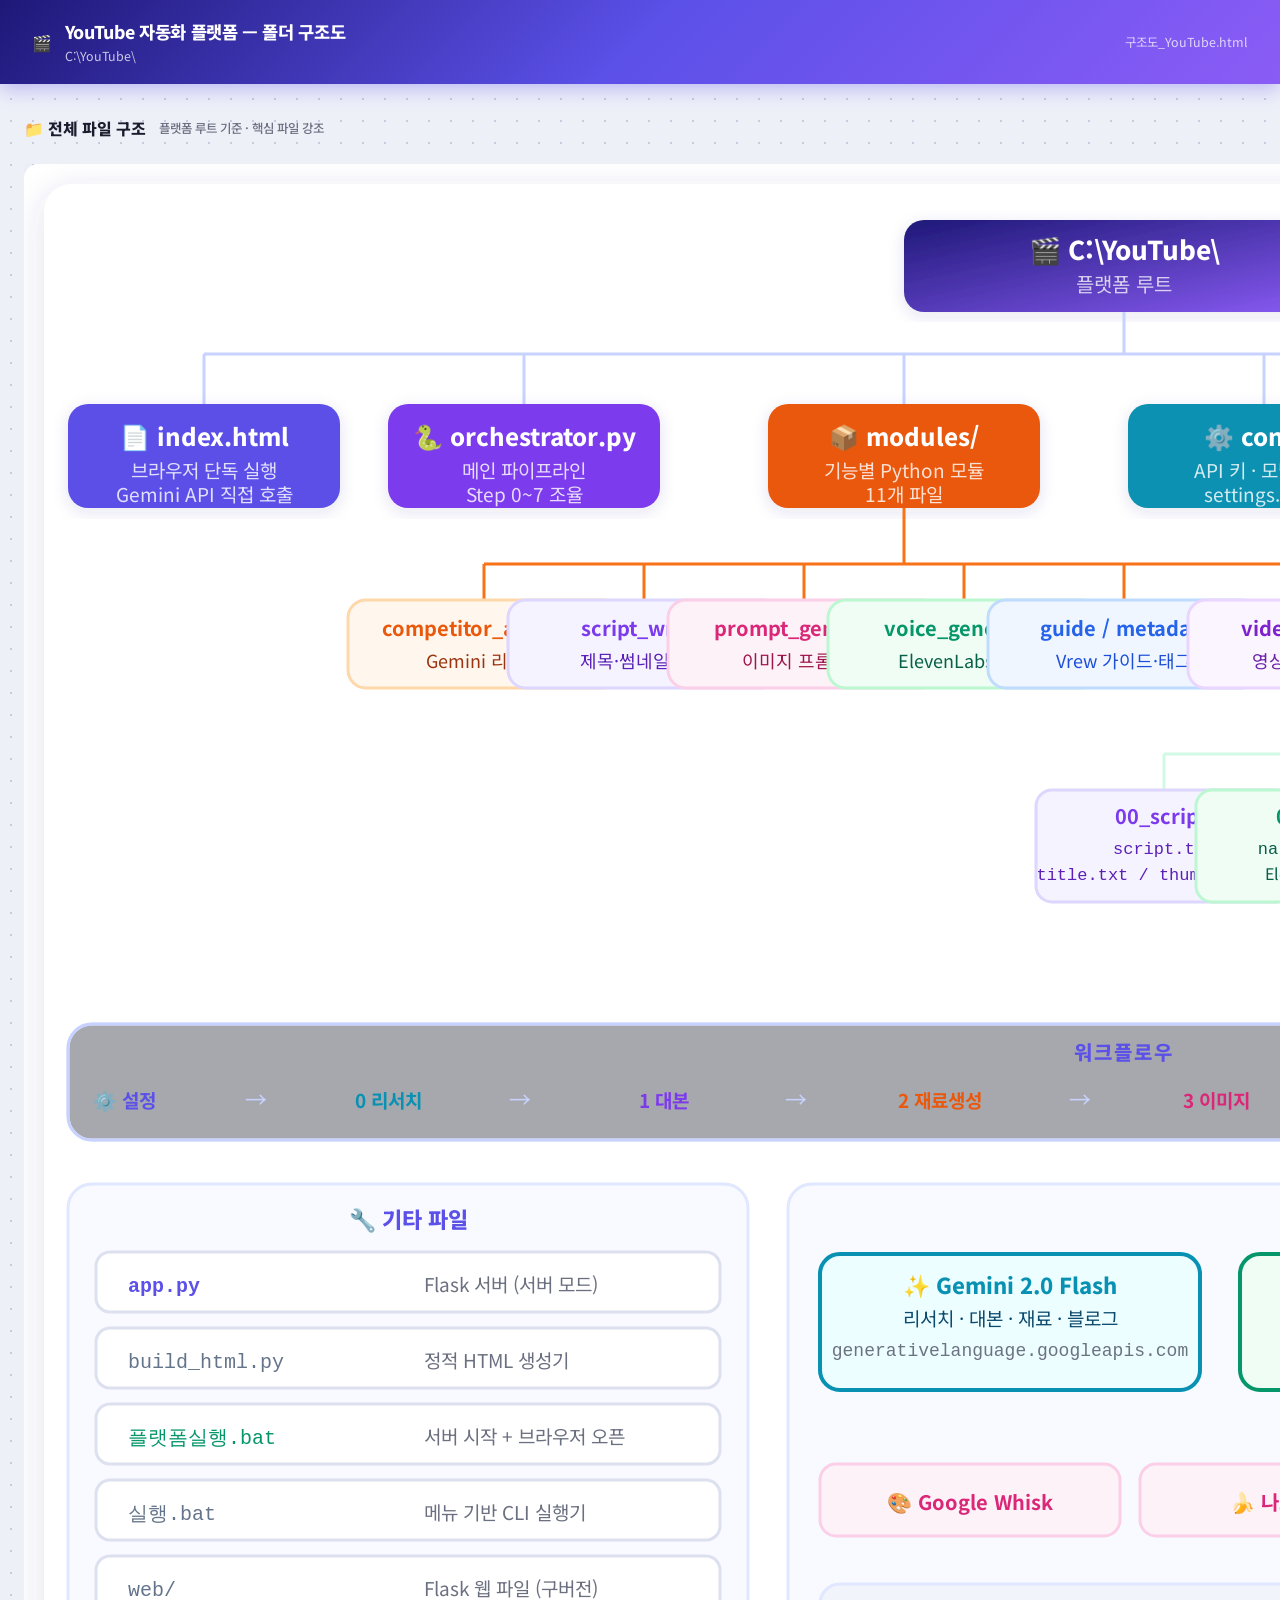
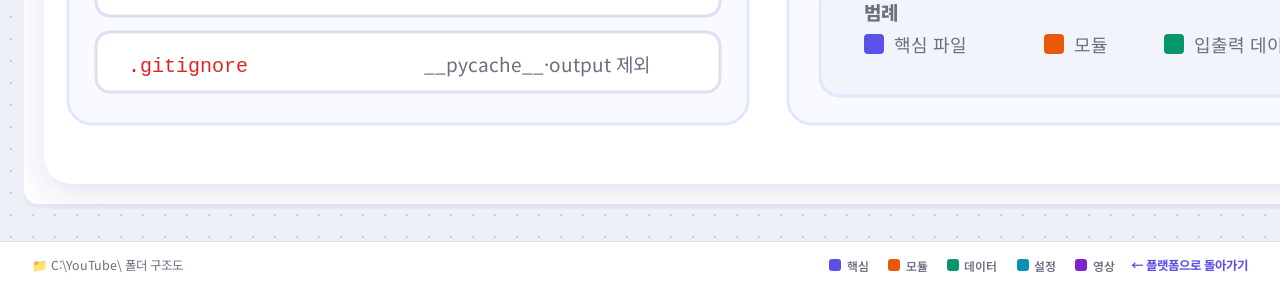
==== 구조도_YouTube.html @ 8cb577dd "Scale folder diagram SVG to 2x size (2200x1640px) Co-Authored-By: Claude Sonnet 4.6 <noreply@anthrop" ====
<!DOCTYPE html>
<html lang="ko">
<head>
<meta charset="UTF-8">
<meta name="viewport" content="width=device-width, initial-scale=1.0">
<title>폴더 구조도 — YouTube 자동화 플랫폼</title>
<style>
@import url('https://fonts.googleapis.com/css2?family=Noto+Sans+KR:wght@400;600;700;800&display=swap');
*,*::before,*::after{box-sizing:border-box;margin:0;padding:0}
body{font-family:'Noto Sans KR',system-ui,sans-serif;background:#eef0f8;
  background-image:radial-gradient(circle,#c8cadf 1px,transparent 1px);background-size:22px 22px;
  min-height:100vh;display:flex;flex-direction:column}
header{background:linear-gradient(135deg,#1e1878,#5b50e8,#8b5cf6);color:#fff;padding:1.2rem 2rem;
  box-shadow:0 4px 20px rgba(91,80,232,.38);display:flex;align-items:center;gap:.8rem}
header h1{font-size:1.1rem;font-weight:800;letter-spacing:-.02em}
header p{font-size:.78rem;opacity:.75;margin-left:auto}
.wrap{max-width:none;margin:0 auto;padding:2rem 1.5rem;flex:1;display:flex;flex-direction:column;gap:1.5rem;overflow-x:auto}
.svg-scroll{overflow-x:auto;width:100%}
.title-row{display:flex;align-items:center;gap:.8rem}
.title-row h2{font-size:1rem;font-weight:800;color:#1a1d2e}
.title-row p{font-size:.78rem;color:#6b7080;font-weight:500}
svg{width:2200px;height:1640px;border-radius:14px;background:#fff;box-shadow:0 2px 8px rgba(60,60,140,.08);overflow:visible}
footer{background:#fff;border-top:1.5px solid #dde0ef;padding:.9rem 2rem;display:flex;align-items:center;gap:1rem;font-size:.78rem;color:#6b7080}
footer a{color:#5b50e8;text-decoration:none;font-weight:700}
footer a:hover{text-decoration:underline}
.legend{display:flex;gap:1.2rem;flex-wrap:wrap;margin-left:auto;align-items:center}
.leg{display:flex;align-items:center;gap:.35rem;font-size:.74rem;font-weight:600}
.leg-dot{width:12px;height:12px;border-radius:3px}
</style>
</head>
<body>

<header>
  <div>🎬</div>
  <div>
    <h1>YouTube 자동화 플랫폼 — 폴더 구조도</h1>
    <p style="margin-left:0;margin-top:.15rem">C:\YouTube\</p>
  </div>
  <p>구조도_YouTube.html</p>
</header>

<div class="wrap">
  <div class="title-row">
    <h2>📁 전체 파일 구조</h2>
    <p>플랫폼 루트 기준 · 핵심 파일 강조</p>
  </div>

<div class="svg-scroll">
<svg viewBox="0 0 1100 820" xmlns="http://www.w3.org/2000/svg">
<defs>
  <filter id="sh"><feDropShadow dx="0" dy="2" stdDeviation="4" flood-color="rgba(60,60,140,.12)"/></filter>
  <filter id="sh2"><feDropShadow dx="0" dy="4" stdDeviation="8" flood-color="rgba(60,60,140,.16)"/></filter>
</defs>

<!-- 배경 패널 -->
<rect x="10" y="10" width="1080" height="800" rx="14" fill="#fff" filter="url(#sh2)"/>

<!-- ══ 루트 노드 ══ -->
<rect x="440" y="28" width="220" height="46" rx="10" fill="url(#grad-root)" filter="url(#sh)"/>
<defs>
  <linearGradient id="grad-root" x1="0%" y1="0%" x2="100%" y2="100%">
    <stop offset="0%" stop-color="#1e1878"/>
    <stop offset="100%" stop-color="#8b5cf6"/>
  </linearGradient>
</defs>
<text x="550" y="48" text-anchor="middle" font-family="Noto Sans KR,sans-serif" font-size="13" font-weight="800" fill="#fff">🎬 C:\YouTube\</text>
<text x="550" y="64" text-anchor="middle" font-family="Noto Sans KR,sans-serif" font-size="10" fill="rgba(255,255,255,.75)">플랫폼 루트</text>

<!-- ══ 1단계 연결선 ══ -->
<!-- 루트 → 6개 분기 -->
<line x1="550" y1="74" x2="550" y2="95" stroke="#c7d2fe" stroke-width="1.5"/>
<line x1="90" y1="95" x2="1010" y2="95" stroke="#c7d2fe" stroke-width="1.5"/>
<!-- 수직선들 -->
<line x1="90"   y1="95" x2="90"   y2="120" stroke="#c7d2fe" stroke-width="1.5"/>
<line x1="250"  y1="95" x2="250"  y2="120" stroke="#c7d2fe" stroke-width="1.5"/>
<line x1="440"  y1="95" x2="440"  y2="120" stroke="#c7d2fe" stroke-width="1.5"/>
<line x1="620"  y1="95" x2="620"  y2="120" stroke="#c7d2fe" stroke-width="1.5"/>
<line x1="800"  y1="95" x2="800"  y2="120" stroke="#c7d2fe" stroke-width="1.5"/>
<line x1="1010" y1="95" x2="1010" y2="120" stroke="#c7d2fe" stroke-width="1.5"/>

<!-- ══ index.html (핵심) ══ -->
<rect x="22" y="120" width="136" height="52" rx="10" fill="#5b50e8" filter="url(#sh)"/>
<text x="90" y="141" text-anchor="middle" font-family="Noto Sans KR,sans-serif" font-size="12" font-weight="800" fill="#fff">📄 index.html</text>
<text x="90" y="157" text-anchor="middle" font-family="Noto Sans KR,sans-serif" font-size="9.5" fill="rgba(255,255,255,.82)">브라우저 단독 실행</text>
<text x="90" y="169" text-anchor="middle" font-family="Noto Sans KR,sans-serif" font-size="9.5" fill="rgba(255,255,255,.82)">Gemini API 직접 호출</text>

<!-- ══ orchestrator.py ══ -->
<rect x="182" y="120" width="136" height="52" rx="10" fill="#7c3aed" filter="url(#sh)"/>
<text x="250" y="141" text-anchor="middle" font-family="Noto Sans KR,sans-serif" font-size="12" font-weight="800" fill="#fff">🐍 orchestrator.py</text>
<text x="250" y="157" text-anchor="middle" font-family="Noto Sans KR,sans-serif" font-size="9.5" fill="rgba(255,255,255,.82)">메인 파이프라인</text>
<text x="250" y="169" text-anchor="middle" font-family="Noto Sans KR,sans-serif" font-size="9.5" fill="rgba(255,255,255,.82)">Step 0~7 조율</text>

<!-- ══ modules/ ══ -->
<rect x="372" y="120" width="136" height="52" rx="10" fill="#ea580c" filter="url(#sh)"/>
<text x="440" y="141" text-anchor="middle" font-family="Noto Sans KR,sans-serif" font-size="12" font-weight="800" fill="#fff">📦 modules/</text>
<text x="440" y="157" text-anchor="middle" font-family="Noto Sans KR,sans-serif" font-size="9.5" fill="rgba(255,255,255,.82)">기능별 Python 모듈</text>
<text x="440" y="169" text-anchor="middle" font-family="Noto Sans KR,sans-serif" font-size="9.5" fill="rgba(255,255,255,.82)">11개 파일</text>

<!-- ══ config/ ══ -->
<rect x="552" y="120" width="136" height="52" rx="10" fill="#0891b2" filter="url(#sh)"/>
<text x="620" y="141" text-anchor="middle" font-family="Noto Sans KR,sans-serif" font-size="12" font-weight="800" fill="#fff">⚙️ config/</text>
<text x="620" y="157" text-anchor="middle" font-family="Noto Sans KR,sans-serif" font-size="9.5" fill="rgba(255,255,255,.82)">API 키 · 모델 설정</text>
<text x="620" y="169" text-anchor="middle" font-family="Noto Sans KR,sans-serif" font-size="9.5" fill="rgba(255,255,255,.82)">settings.yaml</text>

<!-- ══ input/ / output/ ══ -->
<rect x="732" y="120" width="136" height="52" rx="10" fill="#059669" filter="url(#sh)"/>
<text x="800" y="141" text-anchor="middle" font-family="Noto Sans KR,sans-serif" font-size="12" font-weight="800" fill="#fff">📂 input/ · output/</text>
<text x="800" y="157" text-anchor="middle" font-family="Noto Sans KR,sans-serif" font-size="9.5" fill="rgba(255,255,255,.82)">소재 파일 입력</text>
<text x="800" y="169" text-anchor="middle" font-family="Noto Sans KR,sans-serif" font-size="9.5" fill="rgba(255,255,255,.82)">생성 결과물 저장</text>

<!-- ══ 기타 파일들 ══ -->
<rect x="942" y="120" width="136" height="52" rx="10" fill="#64748b" filter="url(#sh)"/>
<text x="1010" y="141" text-anchor="middle" font-family="Noto Sans KR,sans-serif" font-size="12" font-weight="800" fill="#fff">🔧 기타</text>
<text x="1010" y="157" text-anchor="middle" font-family="Noto Sans KR,sans-serif" font-size="9.5" fill="rgba(255,255,255,.82)">app.py · web/</text>
<text x="1010" y="169" text-anchor="middle" font-family="Noto Sans KR,sans-serif" font-size="9.5" fill="rgba(255,255,255,.82)">*.bat · .gitignore</text>

<!-- ══ 2단계: modules/ 하위 ══ -->
<line x1="440" y1="172" x2="440" y2="200" stroke="#f97316" stroke-width="1.5"/>
<line x1="230" y1="200" x2="650" y2="200" stroke="#f97316" stroke-width="1.5"/>

<!-- modules 하위 노드들 -->
<line x1="230" y1="200" x2="230" y2="218" stroke="#f97316" stroke-width="1.5"/>
<line x1="310" y1="200" x2="310" y2="218" stroke="#f97316" stroke-width="1.5"/>
<line x1="390" y1="200" x2="390" y2="218" stroke="#f97316" stroke-width="1.5"/>
<line x1="470" y1="200" x2="470" y2="218" stroke="#f97316" stroke-width="1.5"/>
<line x1="550" y1="200" x2="550" y2="218" stroke="#f97316" stroke-width="1.5"/>
<line x1="650" y1="200" x2="650" y2="218" stroke="#f97316" stroke-width="1.5"/>

<!-- module boxes -->
<!-- competitor_analyzer -->
<rect x="162" y="218" width="136" height="44" rx="9" fill="#fff7ed" stroke="#fed7aa" stroke-width="1.5"/>
<text x="230" y="236" text-anchor="middle" font-family="Noto Sans KR,sans-serif" font-size="10" font-weight="700" fill="#ea580c">competitor_analyzer</text>
<text x="230" y="252" text-anchor="middle" font-family="Noto Sans KR,sans-serif" font-size="9" fill="#9a3412">Gemini 리서치</text>

<!-- script_writer -->
<rect x="242" y="218" width="136" height="44" rx="9" fill="#f5f3ff" stroke="#ddd6fe" stroke-width="1.5"/>
<text x="310" y="236" text-anchor="middle" font-family="Noto Sans KR,sans-serif" font-size="10" font-weight="700" fill="#7c3aed">script_writer</text>
<text x="310" y="252" text-anchor="middle" font-family="Noto Sans KR,sans-serif" font-size="9" fill="#5b21b6">제목·썸네일·대본</text>

<!-- prompt_generator -->
<rect x="322" y="218" width="136" height="44" rx="9" fill="#fdf2f8" stroke="#fbcfe8" stroke-width="1.5"/>
<text x="390" y="236" text-anchor="middle" font-family="Noto Sans KR,sans-serif" font-size="10" font-weight="700" fill="#db2777">prompt_generator</text>
<text x="390" y="252" text-anchor="middle" font-family="Noto Sans KR,sans-serif" font-size="9" fill="#9d174d">이미지 프롬프트</text>

<!-- voice_generator -->
<rect x="402" y="218" width="136" height="44" rx="9" fill="#f0fdf4" stroke="#bbf7d0" stroke-width="1.5"/>
<text x="470" y="236" text-anchor="middle" font-family="Noto Sans KR,sans-serif" font-size="10" font-weight="700" fill="#059669">voice_generator</text>
<text x="470" y="252" text-anchor="middle" font-family="Noto Sans KR,sans-serif" font-size="9" fill="#065f46">ElevenLabs TTS</text>

<!-- guide + metadata -->
<rect x="482" y="218" width="136" height="44" rx="9" fill="#eff6ff" stroke="#bfdbfe" stroke-width="1.5"/>
<text x="550" y="236" text-anchor="middle" font-family="Noto Sans KR,sans-serif" font-size="10" font-weight="700" fill="#2563eb">guide / metadata</text>
<text x="550" y="252" text-anchor="middle" font-family="Noto Sans KR,sans-serif" font-size="9" fill="#1d4ed8">Vrew 가이드·태그</text>

<!-- video + uploader -->
<rect x="582" y="218" width="136" height="44" rx="9" fill="#faf5ff" stroke="#e9d5ff" stroke-width="1.5"/>
<text x="650" y="236" text-anchor="middle" font-family="Noto Sans KR,sans-serif" font-size="10" font-weight="700" fill="#7e22ce">video / uploader</text>
<text x="650" y="252" text-anchor="middle" font-family="Noto Sans KR,sans-serif" font-size="9" fill="#6b21a8">영상빌드·YT업로드</text>

<!-- ══ 2단계: output/ 하위 구조 ══ -->
<line x1="800" y1="172" x2="800" y2="200" stroke="#10b981" stroke-width="1.5"/>
<line x1="700" y1="200" x2="900" y2="200" stroke="#10b981" stroke-width="1.5"/>
<line x1="700" y1="200" x2="700" y2="218" stroke="#10b981" stroke-width="1.5"/>
<line x1="800" y1="200" x2="800" y2="218" stroke="#10b981" stroke-width="1.5"/>
<line x1="900" y1="200" x2="900" y2="218" stroke="#10b981" stroke-width="1.5"/>

<!-- input box -->
<rect x="636" y="218" width="128" height="44" rx="9" fill="#f0fdf4" stroke="#bbf7d0" stroke-width="1.5"/>
<text x="700" y="236" text-anchor="middle" font-family="Noto Sans KR,sans-serif" font-size="10" font-weight="700" fill="#059669">input/</text>
<text x="700" y="252" text-anchor="middle" font-family="Noto Sans KR,sans-serif" font-size="9" fill="#065f46">소재 .txt 파일</text>

<!-- output/[ts] box -->
<rect x="736" y="218" width="128" height="44" rx="9" fill="#f0fdf4" stroke="#bbf7d0" stroke-width="1.5"/>
<text x="800" y="236" text-anchor="middle" font-family="Noto Sans KR,sans-serif" font-size="10" font-weight="700" fill="#059669">output/[timestamp]/</text>
<text x="800" y="252" text-anchor="middle" font-family="Noto Sans KR,sans-serif" font-size="9" fill="#065f46">YYYYMMDD_HHMMSS</text>

<!-- config box -->
<rect x="836" y="218" width="128" height="44" rx="9" fill="#ecfeff" stroke="#a5f3fc" stroke-width="1.5"/>
<text x="900" y="236" text-anchor="middle" font-family="Noto Sans KR,sans-serif" font-size="10" font-weight="700" fill="#0891b2">config/</text>
<text x="900" y="252" text-anchor="middle" font-family="Noto Sans KR,sans-serif" font-size="9" fill="#0c4a6e">settings.yaml</text>

<!-- ══ output 하위 폴더 구조 ══ -->
<line x1="800" y1="262" x2="800" y2="295" stroke="#10b981" stroke-width="1.5"/>
<line x1="570" y1="295" x2="1030" y2="295" stroke="#d1fae5" stroke-width="1.5"/>

<!-- 수직선들 -->
<line x1="570"  y1="295" x2="570"  y2="313" stroke="#d1fae5" stroke-width="1.5"/>
<line x1="650"  y1="295" x2="650"  y2="313" stroke="#d1fae5" stroke-width="1.5"/>
<line x1="730"  y1="295" x2="730"  y2="313" stroke="#d1fae5" stroke-width="1.5"/>
<line x1="810"  y1="295" x2="810"  y2="313" stroke="#d1fae5" stroke-width="1.5"/>
<line x1="890"  y1="295" x2="890"  y2="313" stroke="#d1fae5" stroke-width="1.5"/>
<line x1="970"  y1="295" x2="970"  y2="313" stroke="#d1fae5" stroke-width="1.5"/>
<line x1="1030" y1="295" x2="1030" y2="313" stroke="#d1fae5" stroke-width="1.5"/>

<!-- 하위 폴더 박스들 -->
<rect x="506" y="313" width="128" height="56" rx="8" fill="#f5f3ff" stroke="#ddd6fe" stroke-width="1.5"/>
<text x="570" y="330" text-anchor="middle" font-family="Noto Sans KR,sans-serif" font-size="10" font-weight="700" fill="#7c3aed">00_script/</text>
<text x="570" y="345" text-anchor="middle" font-family="Consolas,monospace" font-size="8.5" fill="#5b21b6">script.txt</text>
<text x="570" y="358" text-anchor="middle" font-family="Consolas,monospace" font-size="8.5" fill="#5b21b6">title.txt / thumbnail.txt</text>

<rect x="586" y="313" width="128" height="56" rx="8" fill="#f0fdf4" stroke="#bbf7d0" stroke-width="1.5"/>
<text x="650" y="330" text-anchor="middle" font-family="Noto Sans KR,sans-serif" font-size="10" font-weight="700" fill="#059669">01_voice/</text>
<text x="650" y="345" text-anchor="middle" font-family="Consolas,monospace" font-size="8.5" fill="#065f46">narration.mp3</text>
<text x="650" y="358" text-anchor="middle" font-family="Noto Sans KR,sans-serif" font-size="8" fill="#065f46">ElevenLabs 생성</text>

<rect x="666" y="313" width="128" height="56" rx="8" fill="#fdf2f8" stroke="#fbcfe8" stroke-width="1.5"/>
<text x="730" y="330" text-anchor="middle" font-family="Noto Sans KR,sans-serif" font-size="10" font-weight="700" fill="#db2777">02_images/</text>
<text x="730" y="345" text-anchor="middle" font-family="Consolas,monospace" font-size="8.5" fill="#9d174d">01_intro.png</text>
<text x="730" y="358" text-anchor="middle" font-family="Consolas,monospace" font-size="8.5" fill="#9d174d">02_scene.png ...</text>

<rect x="746" y="313" width="128" height="56" rx="8" fill="#fff7ed" stroke="#fed7aa" stroke-width="1.5"/>
<text x="810" y="330" text-anchor="middle" font-family="Noto Sans KR,sans-serif" font-size="10" font-weight="700" fill="#ea580c">03_prompts/</text>
<text x="810" y="345" text-anchor="middle" font-family="Consolas,monospace" font-size="8.5" fill="#9a3412">image_prompts.txt</text>
<text x="810" y="358" text-anchor="middle" font-family="Noto Sans KR,sans-serif" font-size="8" fill="#9a3412">Whisk용 프롬프트</text>

<rect x="826" y="313" width="128" height="56" rx="8" fill="#f0fdf4" stroke="#bbf7d0" stroke-width="1.5"/>
<text x="890" y="330" text-anchor="middle" font-family="Noto Sans KR,sans-serif" font-size="10" font-weight="700" fill="#059669">04_guide/</text>
<text x="890" y="345" text-anchor="middle" font-family="Consolas,monospace" font-size="8.5" fill="#065f46">vrew_guide.md</text>
<text x="890" y="358" text-anchor="middle" font-family="Consolas,monospace" font-size="8.5" fill="#065f46">timeline.md</text>

<rect x="906" y="313" width="128" height="56" rx="8" fill="#eff6ff" stroke="#bfdbfe" stroke-width="1.5"/>
<text x="970" y="330" text-anchor="middle" font-family="Noto Sans KR,sans-serif" font-size="10" font-weight="700" fill="#2563eb">05_metadata/</text>
<text x="970" y="345" text-anchor="middle" font-family="Consolas,monospace" font-size="8.5" fill="#1d4ed8">title / description</text>
<text x="970" y="358" text-anchor="middle" font-family="Consolas,monospace" font-size="8.5" fill="#1d4ed8">tags.txt</text>

<rect x="966" y="313" width="128" height="56" rx="8" fill="#faf5ff" stroke="#e9d5ff" stroke-width="1.5"/>
<text x="1030" y="330" text-anchor="middle" font-family="Noto Sans KR,sans-serif" font-size="10" font-weight="700" fill="#7e22ce">06_blog/ · 07_video/</text>
<text x="1030" y="345" text-anchor="middle" font-family="Consolas,monospace" font-size="8.5" fill="#6b21a8">blog_post.txt</text>
<text x="1030" y="358" text-anchor="middle" font-family="Consolas,monospace" font-size="8.5" fill="#6b21a8">final_video.mp4</text>

<!-- ══ 워크플로우 화살표 (하단) ══ -->
<rect x="22" y="430" width="1056" height="58" rx="12" fill="linear-gradient" stroke="#e0e7ff" stroke-width="1.5"/>
<rect x="22" y="430" width="1056" height="58" rx="12" fill="rgba(238,240,248,.7)" stroke="#c7d2fe" stroke-width="1.5"/>
<text x="550" y="448" text-anchor="middle" font-family="Noto Sans KR,sans-serif" font-size="10" font-weight="800" fill="#5b50e8" letter-spacing="1">워크플로우</text>
<!-- 흐름 -->
<text x="50"  y="472" text-anchor="middle" font-family="Noto Sans KR,sans-serif" font-size="9.5" font-weight="700" fill="#5b50e8">⚙️ 설정</text>
<text x="116" y="472" text-anchor="middle" font-family="Noto Sans KR,sans-serif" font-size="11" fill="#c7d2fe">→</text>
<text x="182" y="472" text-anchor="middle" font-family="Noto Sans KR,sans-serif" font-size="9.5" font-weight="700" fill="#0891b2">0 리서치</text>
<text x="248" y="472" text-anchor="middle" font-family="Noto Sans KR,sans-serif" font-size="11" fill="#c7d2fe">→</text>
<text x="320" y="472" text-anchor="middle" font-family="Noto Sans KR,sans-serif" font-size="9.5" font-weight="700" fill="#7c3aed">1 대본</text>
<text x="386" y="472" text-anchor="middle" font-family="Noto Sans KR,sans-serif" font-size="11" fill="#c7d2fe">→</text>
<text x="458" y="472" text-anchor="middle" font-family="Noto Sans KR,sans-serif" font-size="9.5" font-weight="700" fill="#ea580c">2 재료생성</text>
<text x="528" y="472" text-anchor="middle" font-family="Noto Sans KR,sans-serif" font-size="11" fill="#c7d2fe">→</text>
<text x="596" y="472" text-anchor="middle" font-family="Noto Sans KR,sans-serif" font-size="9.5" font-weight="700" fill="#db2777">3 이미지</text>
<text x="662" y="472" text-anchor="middle" font-family="Noto Sans KR,sans-serif" font-size="11" fill="#c7d2fe">→</text>
<text x="732" y="472" text-anchor="middle" font-family="Noto Sans KR,sans-serif" font-size="9.5" font-weight="700" fill="#059669">4 Vrew편집</text>
<text x="802" y="472" text-anchor="middle" font-family="Noto Sans KR,sans-serif" font-size="11" fill="#c7d2fe">→</text>
<text x="872" y="472" text-anchor="middle" font-family="Noto Sans KR,sans-serif" font-size="9.5" font-weight="700" fill="#2563eb">5 블로그</text>
<text x="938" y="472" text-anchor="middle" font-family="Noto Sans KR,sans-serif" font-size="11" fill="#c7d2fe">→</text>
<text x="1006" y="472" text-anchor="middle" font-family="Noto Sans KR,sans-serif" font-size="9.5" font-weight="700" fill="#7e22ce">6·7 빌드/업로드</text>

<!-- ══ 기타 파일 목록 ══ -->
<rect x="22" y="510" width="340" height="270" rx="12" fill="#f8faff" stroke="#e0e7ff" stroke-width="1.5"/>
<text x="192" y="532" text-anchor="middle" font-family="Noto Sans KR,sans-serif" font-size="11" font-weight="800" fill="#5b50e8">🔧 기타 파일</text>

<!-- 파일 항목들 -->
<rect x="36" y="544" width="312" height="30" rx="7" fill="#fff" stroke="#dde0ef" stroke-width="1.5"/>
<text x="52" y="564" font-family="Consolas,monospace" font-size="10" fill="#5b50e8" font-weight="700">app.py</text>
<text x="200" y="564" font-family="Noto Sans KR,sans-serif" font-size="9.5" fill="#6b7080">Flask 서버 (서버 모드)</text>

<rect x="36" y="582" width="312" height="30" rx="7" fill="#fff" stroke="#dde0ef" stroke-width="1.5"/>
<text x="52" y="602" font-family="Consolas,monospace" font-size="10" fill="#64748b">build_html.py</text>
<text x="200" y="602" font-family="Noto Sans KR,sans-serif" font-size="9.5" fill="#6b7080">정적 HTML 생성기</text>

<rect x="36" y="620" width="312" height="30" rx="7" fill="#fff" stroke="#dde0ef" stroke-width="1.5"/>
<text x="52" y="640" font-family="Consolas,monospace" font-size="10" fill="#059669">플랫폼실행.bat</text>
<text x="200" y="640" font-family="Noto Sans KR,sans-serif" font-size="9.5" fill="#6b7080">서버 시작 + 브라우저 오픈</text>

<rect x="36" y="658" width="312" height="30" rx="7" fill="#fff" stroke="#dde0ef" stroke-width="1.5"/>
<text x="52" y="678" font-family="Consolas,monospace" font-size="10" fill="#64748b">실행.bat</text>
<text x="200" y="678" font-family="Noto Sans KR,sans-serif" font-size="9.5" fill="#6b7080">메뉴 기반 CLI 실행기</text>

<rect x="36" y="696" width="312" height="30" rx="7" fill="#fff" stroke="#dde0ef" stroke-width="1.5"/>
<text x="52" y="716" font-family="Consolas,monospace" font-size="10" fill="#64748b">web/</text>
<text x="200" y="716" font-family="Noto Sans KR,sans-serif" font-size="9.5" fill="#6b7080">Flask 웹 파일 (구버전)</text>

<rect x="36" y="734" width="312" height="30" rx="7" fill="#fff" stroke="#dde0ef" stroke-width="1.5"/>
<text x="52" y="754" font-family="Consolas,monospace" font-size="10" fill="#dc2626">.gitignore</text>
<text x="200" y="754" font-family="Noto Sans KR,sans-serif" font-size="9.5" fill="#6b7080">__pycache__·output 제외</text>

<!-- ══ API 연결도 ══ -->
<rect x="382" y="510" width="696" height="270" rx="12" fill="#f8faff" stroke="#e0e7ff" stroke-width="1.5"/>
<text x="730" y="532" text-anchor="middle" font-family="Noto Sans KR,sans-serif" font-size="11" font-weight="800" fill="#5b50e8">🌐 외부 API 연결</text>

<!-- Gemini -->
<rect x="398" y="545" width="190" height="68" rx="10" fill="linear" stroke="#a5f3fc" stroke-width="2"/>
<rect x="398" y="545" width="190" height="68" rx="10" fill="#ecfeff" stroke="#0891b2" stroke-width="2"/>
<text x="493" y="565" text-anchor="middle" font-family="Noto Sans KR,sans-serif" font-size="11" font-weight="800" fill="#0891b2">✨ Gemini 2.0 Flash</text>
<text x="493" y="581" text-anchor="middle" font-family="Noto Sans KR,sans-serif" font-size="9.5" fill="#0c4a6e">리서치 · 대본 · 재료 · 블로그</text>
<text x="493" y="596" text-anchor="middle" font-family="Consolas,monospace" font-size="9" fill="#6b7280">generativelanguage.googleapis.com</text>

<!-- ElevenLabs -->
<rect x="608" y="545" width="190" height="68" rx="10" fill="#f0fdf4" stroke="#059669" stroke-width="2"/>
<text x="703" y="565" text-anchor="middle" font-family="Noto Sans KR,sans-serif" font-size="11" font-weight="800" fill="#059669">🎙️ ElevenLabs</text>
<text x="703" y="581" text-anchor="middle" font-family="Noto Sans KR,sans-serif" font-size="9.5" fill="#065f46">AI 음성 더빙 생성</text>
<text x="703" y="596" text-anchor="middle" font-family="Consolas,monospace" font-size="9" fill="#6b7280">api.elevenlabs.io</text>

<!-- YouTube -->
<rect x="818" y="545" width="244" height="68" rx="10" fill="#fff1f2" stroke="#dc2626" stroke-width="2"/>
<text x="940" y="565" text-anchor="middle" font-family="Noto Sans KR,sans-serif" font-size="11" font-weight="800" fill="#dc2626">🚀 YouTube Data API v3</text>
<text x="940" y="581" text-anchor="middle" font-family="Noto Sans KR,sans-serif" font-size="9.5" fill="#991b1b">자동 영상 업로드</text>
<text x="940" y="596" text-anchor="middle" font-family="Consolas,monospace" font-size="9" fill="#6b7280">www.googleapis.com/youtube</text>

<!-- 도구 링크들 -->
<text x="730" y="640" text-anchor="middle" font-family="Noto Sans KR,sans-serif" font-size="10" font-weight="800" fill="#6b7080">🛠 외부 도구</text>
<rect x="398" y="650" width="150" height="36" rx="8" fill="#fdf2f8" stroke="#fbcfe8" stroke-width="1.5"/>
<text x="473" y="673" text-anchor="middle" font-family="Noto Sans KR,sans-serif" font-size="10" font-weight="700" fill="#db2777">🎨 Google Whisk</text>

<rect x="558" y="650" width="150" height="36" rx="8" fill="#fdf2f8" stroke="#fbcfe8" stroke-width="1.5"/>
<text x="633" y="673" text-anchor="middle" font-family="Noto Sans KR,sans-serif" font-size="10" font-weight="700" fill="#db2777">🍌 나노바나나</text>

<rect x="718" y="650" width="150" height="36" rx="8" fill="#f0fdf4" stroke="#bbf7d0" stroke-width="1.5"/>
<text x="793" y="673" text-anchor="middle" font-family="Noto Sans KR,sans-serif" font-size="10" font-weight="700" fill="#059669">🎬 Vrew</text>

<rect x="878" y="650" width="184" height="36" rx="8" fill="#eff6ff" stroke="#bfdbfe" stroke-width="1.5"/>
<text x="970" y="673" text-anchor="middle" font-family="Noto Sans KR,sans-serif" font-size="10" font-weight="700" fill="#2563eb">📝 네이버·티스토리 블로그</text>

<!-- 범례 -->
<rect x="398" y="710" width="660" height="56" rx="10" fill="rgba(238,240,248,.6)" stroke="#e0e7ff" stroke-width="1.5"/>
<text x="420" y="728" font-family="Noto Sans KR,sans-serif" font-size="9.5" font-weight="800" fill="#6b7080">범례</text>
<rect x="420" y="735" width="10" height="10" rx="2" fill="#5b50e8"/>
<text x="435" y="744" font-family="Noto Sans KR,sans-serif" font-size="9" fill="#6b7080">핵심 파일</text>
<rect x="510" y="735" width="10" height="10" rx="2" fill="#ea580c"/>
<text x="525" y="744" font-family="Noto Sans KR,sans-serif" font-size="9" fill="#6b7080">모듈</text>
<rect x="570" y="735" width="10" height="10" rx="2" fill="#059669"/>
<text x="585" y="744" font-family="Noto Sans KR,sans-serif" font-size="9" fill="#6b7080">입출력 데이터</text>
<rect x="670" y="735" width="10" height="10" rx="2" fill="#0891b2"/>
<text x="685" y="744" font-family="Noto Sans KR,sans-serif" font-size="9" fill="#6b7080">설정</text>
<rect x="730" y="735" width="10" height="10" rx="2" fill="#db2777"/>
<text x="745" y="744" font-family="Noto Sans KR,sans-serif" font-size="9" fill="#6b7080">이미지 도구</text>
<rect x="820" y="735" width="10" height="10" rx="2" fill="#64748b"/>
<text x="835" y="744" font-family="Noto Sans KR,sans-serif" font-size="9" fill="#6b7080">보조 파일</text>
<rect x="900" y="735" width="10" height="10" rx="2" fill="#7e22ce"/>
<text x="915" y="744" font-family="Noto Sans KR,sans-serif" font-size="9" fill="#6b7080">영상·업로드</text>

</svg>
</div><!-- /svg-scroll -->
</div><!-- /wrap -->

<footer>
  <span>📁 C:\YouTube\ 폴더 구조도</span>
  <div class="legend">
    <div class="leg"><div class="leg-dot" style="background:#5b50e8"></div>핵심</div>
    <div class="leg"><div class="leg-dot" style="background:#ea580c"></div>모듈</div>
    <div class="leg"><div class="leg-dot" style="background:#059669"></div>데이터</div>
    <div class="leg"><div class="leg-dot" style="background:#0891b2"></div>설정</div>
    <div class="leg"><div class="leg-dot" style="background:#7e22ce"></div>영상</div>
  </div>
  <a href="index.html">← 플랫폼으로 돌아가기</a>
</footer>

</body>
</html>
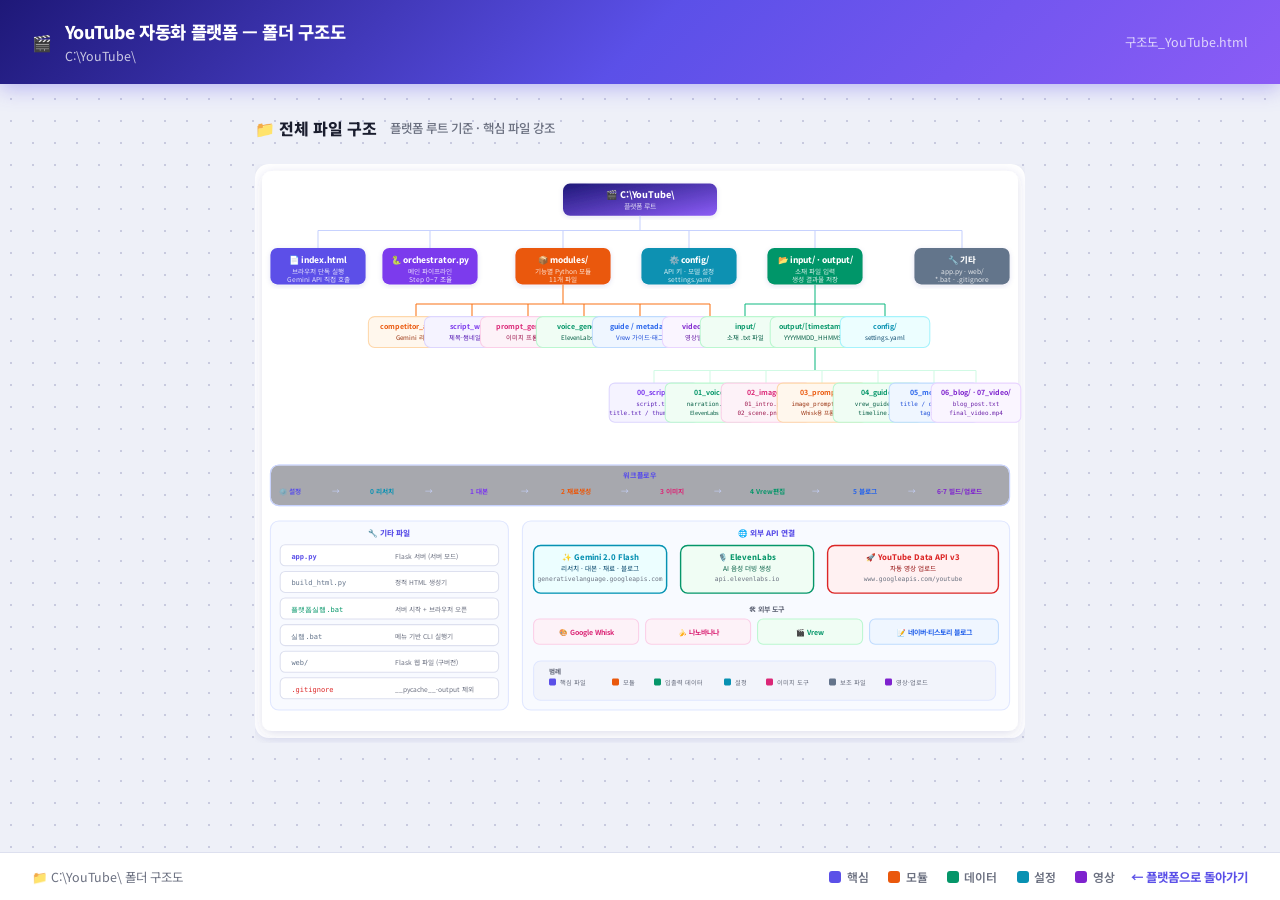
==== commit b5894375: "Resize folder diagram to 70% of original (770x574px) Co-Authored-By: Claude Sonnet 4.6 <noreply@anth" ====
--- a/구조도_YouTube.html
+++ b/구조도_YouTube.html
@@ -19,7 +19,7 @@
 .title-row{display:flex;align-items:center;gap:.8rem}
 .title-row h2{font-size:1rem;font-weight:800;color:#1a1d2e}
 .title-row p{font-size:.78rem;color:#6b7080;font-weight:500}
-svg{width:2200px;height:1640px;border-radius:14px;background:#fff;box-shadow:0 2px 8px rgba(60,60,140,.08);overflow:visible}
+svg{width:770px;height:574px;border-radius:14px;background:#fff;box-shadow:0 2px 8px rgba(60,60,140,.08);overflow:visible}
 footer{background:#fff;border-top:1.5px solid #dde0ef;padding:.9rem 2rem;display:flex;align-items:center;gap:1rem;font-size:.78rem;color:#6b7080}
 footer a{color:#5b50e8;text-decoration:none;font-weight:700}
 footer a:hover{text-decoration:underline}
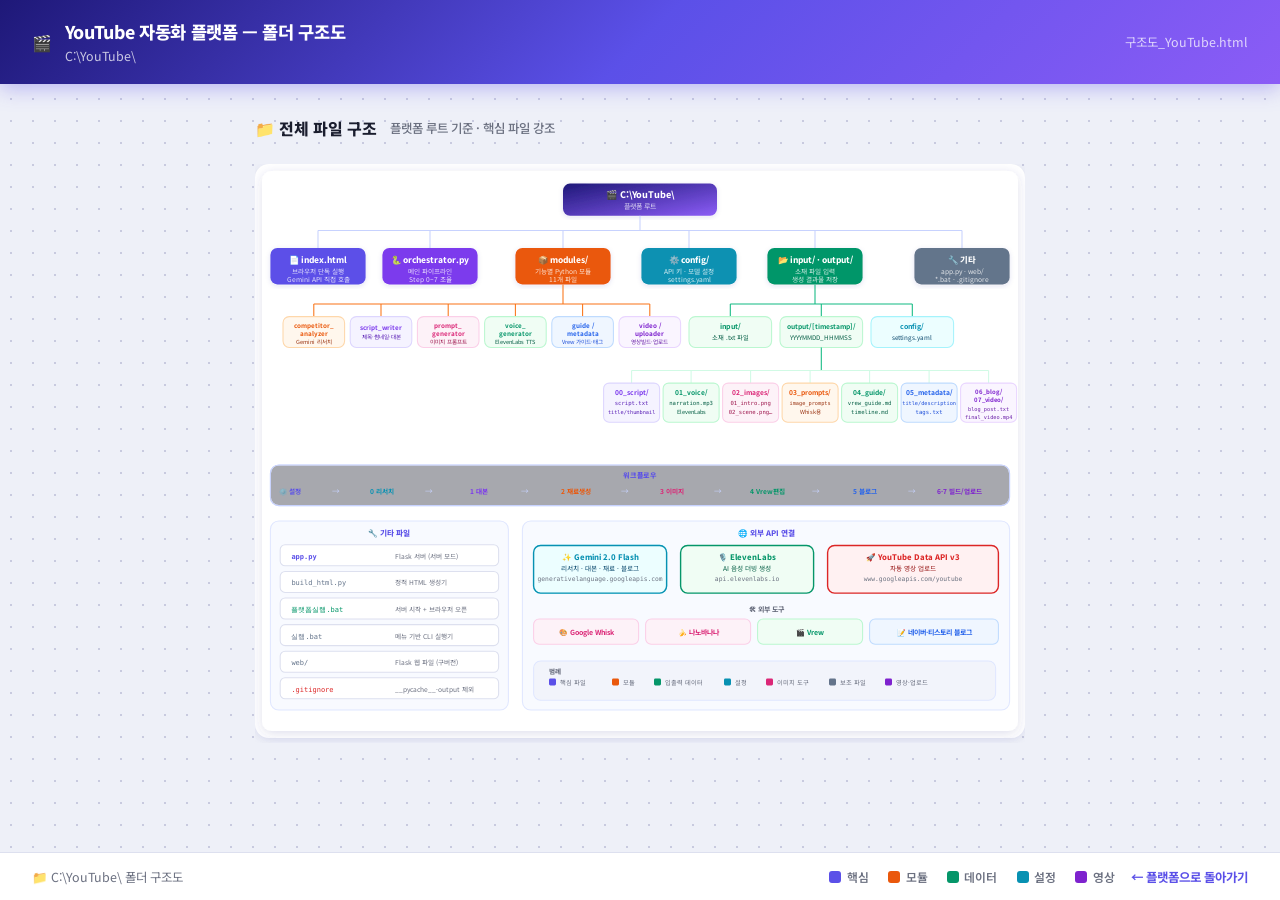
==== commit e9d26e9f: "Fix overlapping cards in folder diagram SVG - Module sub-cards: 136px→88px wide, step=96, centers at" ====
--- a/구조도_YouTube.html
+++ b/구조도_YouTube.html
@@ -114,119 +114,126 @@
 <text x="1010" y="157" text-anchor="middle" font-family="Noto Sans KR,sans-serif" font-size="9.5" fill="rgba(255,255,255,.82)">app.py · web/</text>
 <text x="1010" y="169" text-anchor="middle" font-family="Noto Sans KR,sans-serif" font-size="9.5" fill="rgba(255,255,255,.82)">*.bat · .gitignore</text>
 
-<!-- ══ 2단계: modules/ 하위 ══ -->
+<!-- ══ 2단계: modules/ 하위 (88px wide, step=96, x=40~608) ══ -->
 <line x1="440" y1="172" x2="440" y2="200" stroke="#f97316" stroke-width="1.5"/>
-<line x1="230" y1="200" x2="650" y2="200" stroke="#f97316" stroke-width="1.5"/>
-
-<!-- modules 하위 노드들 -->
-<line x1="230" y1="200" x2="230" y2="218" stroke="#f97316" stroke-width="1.5"/>
-<line x1="310" y1="200" x2="310" y2="218" stroke="#f97316" stroke-width="1.5"/>
-<line x1="390" y1="200" x2="390" y2="218" stroke="#f97316" stroke-width="1.5"/>
-<line x1="470" y1="200" x2="470" y2="218" stroke="#f97316" stroke-width="1.5"/>
-<line x1="550" y1="200" x2="550" y2="218" stroke="#f97316" stroke-width="1.5"/>
-<line x1="650" y1="200" x2="650" y2="218" stroke="#f97316" stroke-width="1.5"/>
-
-<!-- module boxes -->
-<!-- competitor_analyzer -->
-<rect x="162" y="218" width="136" height="44" rx="9" fill="#fff7ed" stroke="#fed7aa" stroke-width="1.5"/>
-<text x="230" y="236" text-anchor="middle" font-family="Noto Sans KR,sans-serif" font-size="10" font-weight="700" fill="#ea580c">competitor_analyzer</text>
-<text x="230" y="252" text-anchor="middle" font-family="Noto Sans KR,sans-serif" font-size="9" fill="#9a3412">Gemini 리서치</text>
-
-<!-- script_writer -->
-<rect x="242" y="218" width="136" height="44" rx="9" fill="#f5f3ff" stroke="#ddd6fe" stroke-width="1.5"/>
-<text x="310" y="236" text-anchor="middle" font-family="Noto Sans KR,sans-serif" font-size="10" font-weight="700" fill="#7c3aed">script_writer</text>
-<text x="310" y="252" text-anchor="middle" font-family="Noto Sans KR,sans-serif" font-size="9" fill="#5b21b6">제목·썸네일·대본</text>
-
-<!-- prompt_generator -->
-<rect x="322" y="218" width="136" height="44" rx="9" fill="#fdf2f8" stroke="#fbcfe8" stroke-width="1.5"/>
-<text x="390" y="236" text-anchor="middle" font-family="Noto Sans KR,sans-serif" font-size="10" font-weight="700" fill="#db2777">prompt_generator</text>
-<text x="390" y="252" text-anchor="middle" font-family="Noto Sans KR,sans-serif" font-size="9" fill="#9d174d">이미지 프롬프트</text>
-
-<!-- voice_generator -->
-<rect x="402" y="218" width="136" height="44" rx="9" fill="#f0fdf4" stroke="#bbf7d0" stroke-width="1.5"/>
-<text x="470" y="236" text-anchor="middle" font-family="Noto Sans KR,sans-serif" font-size="10" font-weight="700" fill="#059669">voice_generator</text>
-<text x="470" y="252" text-anchor="middle" font-family="Noto Sans KR,sans-serif" font-size="9" fill="#065f46">ElevenLabs TTS</text>
-
-<!-- guide + metadata -->
-<rect x="482" y="218" width="136" height="44" rx="9" fill="#eff6ff" stroke="#bfdbfe" stroke-width="1.5"/>
-<text x="550" y="236" text-anchor="middle" font-family="Noto Sans KR,sans-serif" font-size="10" font-weight="700" fill="#2563eb">guide / metadata</text>
-<text x="550" y="252" text-anchor="middle" font-family="Noto Sans KR,sans-serif" font-size="9" fill="#1d4ed8">Vrew 가이드·태그</text>
-
-<!-- video + uploader -->
-<rect x="582" y="218" width="136" height="44" rx="9" fill="#faf5ff" stroke="#e9d5ff" stroke-width="1.5"/>
-<text x="650" y="236" text-anchor="middle" font-family="Noto Sans KR,sans-serif" font-size="10" font-weight="700" fill="#7e22ce">video / uploader</text>
-<text x="650" y="252" text-anchor="middle" font-family="Noto Sans KR,sans-serif" font-size="9" fill="#6b21a8">영상빌드·YT업로드</text>
-
-<!-- ══ 2단계: output/ 하위 구조 ══ -->
+<line x1="84"  y1="200" x2="564" y2="200" stroke="#f97316" stroke-width="1.5"/>
+<line x1="84"  y1="200" x2="84"  y2="218" stroke="#f97316" stroke-width="1.5"/>
+<line x1="180" y1="200" x2="180" y2="218" stroke="#f97316" stroke-width="1.5"/>
+<line x1="276" y1="200" x2="276" y2="218" stroke="#f97316" stroke-width="1.5"/>
+<line x1="372" y1="200" x2="372" y2="218" stroke="#f97316" stroke-width="1.5"/>
+<line x1="468" y1="200" x2="468" y2="218" stroke="#f97316" stroke-width="1.5"/>
+<line x1="564" y1="200" x2="564" y2="218" stroke="#f97316" stroke-width="1.5"/>
+
+<!-- competitor_analyzer: x=40 c=84 -->
+<rect x="40"  y="218" width="88" height="44" rx="9" fill="#fff7ed" stroke="#fed7aa" stroke-width="1.5"/>
+<text x="84"  y="234" text-anchor="middle" font-family="Noto Sans KR,sans-serif" font-size="9" font-weight="700" fill="#ea580c">competitor_</text>
+<text x="84"  y="246" text-anchor="middle" font-family="Noto Sans KR,sans-serif" font-size="9" font-weight="700" fill="#ea580c">analyzer</text>
+<text x="84"  y="257" text-anchor="middle" font-family="Noto Sans KR,sans-serif" font-size="8" fill="#9a3412">Gemini 리서치</text>
+
+<!-- script_writer: x=136 c=180 -->
+<rect x="136" y="218" width="88" height="44" rx="9" fill="#f5f3ff" stroke="#ddd6fe" stroke-width="1.5"/>
+<text x="180" y="237" text-anchor="middle" font-family="Noto Sans KR,sans-serif" font-size="9" font-weight="700" fill="#7c3aed">script_writer</text>
+<text x="180" y="250" text-anchor="middle" font-family="Noto Sans KR,sans-serif" font-size="8" fill="#5b21b6">제목·썸네일·대본</text>
+
+<!-- prompt_generator: x=232 c=276 -->
+<rect x="232" y="218" width="88" height="44" rx="9" fill="#fdf2f8" stroke="#fbcfe8" stroke-width="1.5"/>
+<text x="276" y="234" text-anchor="middle" font-family="Noto Sans KR,sans-serif" font-size="9" font-weight="700" fill="#db2777">prompt_</text>
+<text x="276" y="246" text-anchor="middle" font-family="Noto Sans KR,sans-serif" font-size="9" font-weight="700" fill="#db2777">generator</text>
+<text x="276" y="257" text-anchor="middle" font-family="Noto Sans KR,sans-serif" font-size="8" fill="#9d174d">이미지 프롬프트</text>
+
+<!-- voice_generator: x=328 c=372 -->
+<rect x="328" y="218" width="88" height="44" rx="9" fill="#f0fdf4" stroke="#bbf7d0" stroke-width="1.5"/>
+<text x="372" y="234" text-anchor="middle" font-family="Noto Sans KR,sans-serif" font-size="9" font-weight="700" fill="#059669">voice_</text>
+<text x="372" y="246" text-anchor="middle" font-family="Noto Sans KR,sans-serif" font-size="9" font-weight="700" fill="#059669">generator</text>
+<text x="372" y="257" text-anchor="middle" font-family="Noto Sans KR,sans-serif" font-size="8" fill="#065f46">ElevenLabs TTS</text>
+
+<!-- guide+metadata: x=424 c=468 -->
+<rect x="424" y="218" width="88" height="44" rx="9" fill="#eff6ff" stroke="#bfdbfe" stroke-width="1.5"/>
+<text x="468" y="234" text-anchor="middle" font-family="Noto Sans KR,sans-serif" font-size="9" font-weight="700" fill="#2563eb">guide /</text>
+<text x="468" y="246" text-anchor="middle" font-family="Noto Sans KR,sans-serif" font-size="9" font-weight="700" fill="#2563eb">metadata</text>
+<text x="468" y="257" text-anchor="middle" font-family="Noto Sans KR,sans-serif" font-size="8" fill="#1d4ed8">Vrew 가이드·태그</text>
+
+<!-- video+uploader: x=520 c=564 -->
+<rect x="520" y="218" width="88" height="44" rx="9" fill="#faf5ff" stroke="#e9d5ff" stroke-width="1.5"/>
+<text x="564" y="234" text-anchor="middle" font-family="Noto Sans KR,sans-serif" font-size="9" font-weight="700" fill="#7e22ce">video /</text>
+<text x="564" y="246" text-anchor="middle" font-family="Noto Sans KR,sans-serif" font-size="9" font-weight="700" fill="#7e22ce">uploader</text>
+<text x="564" y="257" text-anchor="middle" font-family="Noto Sans KR,sans-serif" font-size="8" fill="#6b21a8">영상빌드·업로드</text>
+
+<!-- ══ 2단계: output/ 하위 (118px wide, gap=12, x=620~998) ══ -->
 <line x1="800" y1="172" x2="800" y2="200" stroke="#10b981" stroke-width="1.5"/>
-<line x1="700" y1="200" x2="900" y2="200" stroke="#10b981" stroke-width="1.5"/>
-<line x1="700" y1="200" x2="700" y2="218" stroke="#10b981" stroke-width="1.5"/>
-<line x1="800" y1="200" x2="800" y2="218" stroke="#10b981" stroke-width="1.5"/>
-<line x1="900" y1="200" x2="900" y2="218" stroke="#10b981" stroke-width="1.5"/>
-
-<!-- input box -->
-<rect x="636" y="218" width="128" height="44" rx="9" fill="#f0fdf4" stroke="#bbf7d0" stroke-width="1.5"/>
-<text x="700" y="236" text-anchor="middle" font-family="Noto Sans KR,sans-serif" font-size="10" font-weight="700" fill="#059669">input/</text>
-<text x="700" y="252" text-anchor="middle" font-family="Noto Sans KR,sans-serif" font-size="9" fill="#065f46">소재 .txt 파일</text>
-
-<!-- output/[ts] box -->
-<rect x="736" y="218" width="128" height="44" rx="9" fill="#f0fdf4" stroke="#bbf7d0" stroke-width="1.5"/>
-<text x="800" y="236" text-anchor="middle" font-family="Noto Sans KR,sans-serif" font-size="10" font-weight="700" fill="#059669">output/[timestamp]/</text>
-<text x="800" y="252" text-anchor="middle" font-family="Noto Sans KR,sans-serif" font-size="9" fill="#065f46">YYYYMMDD_HHMMSS</text>
-
-<!-- config box -->
-<rect x="836" y="218" width="128" height="44" rx="9" fill="#ecfeff" stroke="#a5f3fc" stroke-width="1.5"/>
-<text x="900" y="236" text-anchor="middle" font-family="Noto Sans KR,sans-serif" font-size="10" font-weight="700" fill="#0891b2">config/</text>
-<text x="900" y="252" text-anchor="middle" font-family="Noto Sans KR,sans-serif" font-size="9" fill="#0c4a6e">settings.yaml</text>
-
-<!-- ══ output 하위 폴더 구조 ══ -->
-<line x1="800" y1="262" x2="800" y2="295" stroke="#10b981" stroke-width="1.5"/>
-<line x1="570" y1="295" x2="1030" y2="295" stroke="#d1fae5" stroke-width="1.5"/>
-
-<!-- 수직선들 -->
-<line x1="570"  y1="295" x2="570"  y2="313" stroke="#d1fae5" stroke-width="1.5"/>
-<line x1="650"  y1="295" x2="650"  y2="313" stroke="#d1fae5" stroke-width="1.5"/>
-<line x1="730"  y1="295" x2="730"  y2="313" stroke="#d1fae5" stroke-width="1.5"/>
-<line x1="810"  y1="295" x2="810"  y2="313" stroke="#d1fae5" stroke-width="1.5"/>
-<line x1="890"  y1="295" x2="890"  y2="313" stroke="#d1fae5" stroke-width="1.5"/>
-<line x1="970"  y1="295" x2="970"  y2="313" stroke="#d1fae5" stroke-width="1.5"/>
-<line x1="1030" y1="295" x2="1030" y2="313" stroke="#d1fae5" stroke-width="1.5"/>
-
-<!-- 하위 폴더 박스들 -->
-<rect x="506" y="313" width="128" height="56" rx="8" fill="#f5f3ff" stroke="#ddd6fe" stroke-width="1.5"/>
-<text x="570" y="330" text-anchor="middle" font-family="Noto Sans KR,sans-serif" font-size="10" font-weight="700" fill="#7c3aed">00_script/</text>
-<text x="570" y="345" text-anchor="middle" font-family="Consolas,monospace" font-size="8.5" fill="#5b21b6">script.txt</text>
-<text x="570" y="358" text-anchor="middle" font-family="Consolas,monospace" font-size="8.5" fill="#5b21b6">title.txt / thumbnail.txt</text>
-
-<rect x="586" y="313" width="128" height="56" rx="8" fill="#f0fdf4" stroke="#bbf7d0" stroke-width="1.5"/>
-<text x="650" y="330" text-anchor="middle" font-family="Noto Sans KR,sans-serif" font-size="10" font-weight="700" fill="#059669">01_voice/</text>
-<text x="650" y="345" text-anchor="middle" font-family="Consolas,monospace" font-size="8.5" fill="#065f46">narration.mp3</text>
-<text x="650" y="358" text-anchor="middle" font-family="Noto Sans KR,sans-serif" font-size="8" fill="#065f46">ElevenLabs 생성</text>
-
-<rect x="666" y="313" width="128" height="56" rx="8" fill="#fdf2f8" stroke="#fbcfe8" stroke-width="1.5"/>
-<text x="730" y="330" text-anchor="middle" font-family="Noto Sans KR,sans-serif" font-size="10" font-weight="700" fill="#db2777">02_images/</text>
-<text x="730" y="345" text-anchor="middle" font-family="Consolas,monospace" font-size="8.5" fill="#9d174d">01_intro.png</text>
-<text x="730" y="358" text-anchor="middle" font-family="Consolas,monospace" font-size="8.5" fill="#9d174d">02_scene.png ...</text>
-
-<rect x="746" y="313" width="128" height="56" rx="8" fill="#fff7ed" stroke="#fed7aa" stroke-width="1.5"/>
-<text x="810" y="330" text-anchor="middle" font-family="Noto Sans KR,sans-serif" font-size="10" font-weight="700" fill="#ea580c">03_prompts/</text>
-<text x="810" y="345" text-anchor="middle" font-family="Consolas,monospace" font-size="8.5" fill="#9a3412">image_prompts.txt</text>
-<text x="810" y="358" text-anchor="middle" font-family="Noto Sans KR,sans-serif" font-size="8" fill="#9a3412">Whisk용 프롬프트</text>
-
-<rect x="826" y="313" width="128" height="56" rx="8" fill="#f0fdf4" stroke="#bbf7d0" stroke-width="1.5"/>
-<text x="890" y="330" text-anchor="middle" font-family="Noto Sans KR,sans-serif" font-size="10" font-weight="700" fill="#059669">04_guide/</text>
-<text x="890" y="345" text-anchor="middle" font-family="Consolas,monospace" font-size="8.5" fill="#065f46">vrew_guide.md</text>
-<text x="890" y="358" text-anchor="middle" font-family="Consolas,monospace" font-size="8.5" fill="#065f46">timeline.md</text>
-
-<rect x="906" y="313" width="128" height="56" rx="8" fill="#eff6ff" stroke="#bfdbfe" stroke-width="1.5"/>
-<text x="970" y="330" text-anchor="middle" font-family="Noto Sans KR,sans-serif" font-size="10" font-weight="700" fill="#2563eb">05_metadata/</text>
-<text x="970" y="345" text-anchor="middle" font-family="Consolas,monospace" font-size="8.5" fill="#1d4ed8">title / description</text>
-<text x="970" y="358" text-anchor="middle" font-family="Consolas,monospace" font-size="8.5" fill="#1d4ed8">tags.txt</text>
-
-<rect x="966" y="313" width="128" height="56" rx="8" fill="#faf5ff" stroke="#e9d5ff" stroke-width="1.5"/>
-<text x="1030" y="330" text-anchor="middle" font-family="Noto Sans KR,sans-serif" font-size="10" font-weight="700" fill="#7e22ce">06_blog/ · 07_video/</text>
-<text x="1030" y="345" text-anchor="middle" font-family="Consolas,monospace" font-size="8.5" fill="#6b21a8">blog_post.txt</text>
-<text x="1030" y="358" text-anchor="middle" font-family="Consolas,monospace" font-size="8.5" fill="#6b21a8">final_video.mp4</text>
+<line x1="679" y1="200" x2="939" y2="200" stroke="#10b981" stroke-width="1.5"/>
+<line x1="679" y1="200" x2="679" y2="218" stroke="#10b981" stroke-width="1.5"/>
+<line x1="809" y1="200" x2="809" y2="218" stroke="#10b981" stroke-width="1.5"/>
+<line x1="939" y1="200" x2="939" y2="218" stroke="#10b981" stroke-width="1.5"/>
+
+<!-- input/: x=620 c=679 -->
+<rect x="620" y="218" width="118" height="44" rx="9" fill="#f0fdf4" stroke="#bbf7d0" stroke-width="1.5"/>
+<text x="679" y="236" text-anchor="middle" font-family="Noto Sans KR,sans-serif" font-size="10" font-weight="700" fill="#059669">input/</text>
+<text x="679" y="252" text-anchor="middle" font-family="Noto Sans KR,sans-serif" font-size="9" fill="#065f46">소재 .txt 파일</text>
+
+<!-- output/[ts]/: x=750 c=809 -->
+<rect x="750" y="218" width="118" height="44" rx="9" fill="#f0fdf4" stroke="#bbf7d0" stroke-width="1.5"/>
+<text x="809" y="236" text-anchor="middle" font-family="Noto Sans KR,sans-serif" font-size="9.5" font-weight="700" fill="#059669">output/[timestamp]/</text>
+<text x="809" y="252" text-anchor="middle" font-family="Noto Sans KR,sans-serif" font-size="9" fill="#065f46">YYYYMMDD_HHMMSS</text>
+
+<!-- config/: x=880 c=939 -->
+<rect x="880" y="218" width="118" height="44" rx="9" fill="#ecfeff" stroke="#a5f3fc" stroke-width="1.5"/>
+<text x="939" y="236" text-anchor="middle" font-family="Noto Sans KR,sans-serif" font-size="10" font-weight="700" fill="#0891b2">config/</text>
+<text x="939" y="252" text-anchor="middle" font-family="Noto Sans KR,sans-serif" font-size="9" fill="#0c4a6e">settings.yaml</text>
+
+<!-- ══ output/[ts]/ 하위 폴더 (80px wide, step=85, x=498~1088) ══ -->
+<line x1="809" y1="262" x2="809" y2="295" stroke="#10b981" stroke-width="1.5"/>
+<line x1="538" y1="295" x2="1048" y2="295" stroke="#d1fae5" stroke-width="1.5"/>
+<line x1="538"  y1="295" x2="538"  y2="313" stroke="#d1fae5" stroke-width="1.5"/>
+<line x1="623"  y1="295" x2="623"  y2="313" stroke="#d1fae5" stroke-width="1.5"/>
+<line x1="708"  y1="295" x2="708"  y2="313" stroke="#d1fae5" stroke-width="1.5"/>
+<line x1="793"  y1="295" x2="793"  y2="313" stroke="#d1fae5" stroke-width="1.5"/>
+<line x1="878"  y1="295" x2="878"  y2="313" stroke="#d1fae5" stroke-width="1.5"/>
+<line x1="963"  y1="295" x2="963"  y2="313" stroke="#d1fae5" stroke-width="1.5"/>
+<line x1="1048" y1="295" x2="1048" y2="313" stroke="#d1fae5" stroke-width="1.5"/>
+
+<!-- 00_script/ x=498 c=538 -->
+<rect x="498" y="313" width="80" height="56" rx="8" fill="#f5f3ff" stroke="#ddd6fe" stroke-width="1.5"/>
+<text x="538" y="330" text-anchor="middle" font-family="Noto Sans KR,sans-serif" font-size="9.5" font-weight="700" fill="#7c3aed">00_script/</text>
+<text x="538" y="344" text-anchor="middle" font-family="Consolas,monospace" font-size="8" fill="#5b21b6">script.txt</text>
+<text x="538" y="357" text-anchor="middle" font-family="Consolas,monospace" font-size="7.5" fill="#5b21b6">title/thumbnail</text>
+
+<!-- 01_voice/ x=583 c=623 -->
+<rect x="583" y="313" width="80" height="56" rx="8" fill="#f0fdf4" stroke="#bbf7d0" stroke-width="1.5"/>
+<text x="623" y="330" text-anchor="middle" font-family="Noto Sans KR,sans-serif" font-size="9.5" font-weight="700" fill="#059669">01_voice/</text>
+<text x="623" y="344" text-anchor="middle" font-family="Consolas,monospace" font-size="8" fill="#065f46">narration.mp3</text>
+<text x="623" y="357" text-anchor="middle" font-family="Noto Sans KR,sans-serif" font-size="8" fill="#065f46">ElevenLabs</text>
+
+<!-- 02_images/ x=668 c=708 -->
+<rect x="668" y="313" width="80" height="56" rx="8" fill="#fdf2f8" stroke="#fbcfe8" stroke-width="1.5"/>
+<text x="708" y="330" text-anchor="middle" font-family="Noto Sans KR,sans-serif" font-size="9.5" font-weight="700" fill="#db2777">02_images/</text>
+<text x="708" y="344" text-anchor="middle" font-family="Consolas,monospace" font-size="8" fill="#9d174d">01_intro.png</text>
+<text x="708" y="357" text-anchor="middle" font-family="Consolas,monospace" font-size="8" fill="#9d174d">02_scene.png…</text>
+
+<!-- 03_prompts/ x=753 c=793 -->
+<rect x="753" y="313" width="80" height="56" rx="8" fill="#fff7ed" stroke="#fed7aa" stroke-width="1.5"/>
+<text x="793" y="330" text-anchor="middle" font-family="Noto Sans KR,sans-serif" font-size="9.5" font-weight="700" fill="#ea580c">03_prompts/</text>
+<text x="793" y="344" text-anchor="middle" font-family="Consolas,monospace" font-size="7.5" fill="#9a3412">image_prompts</text>
+<text x="793" y="357" text-anchor="middle" font-family="Noto Sans KR,sans-serif" font-size="8" fill="#9a3412">Whisk용</text>
+
+<!-- 04_guide/ x=838 c=878 -->
+<rect x="838" y="313" width="80" height="56" rx="8" fill="#f0fdf4" stroke="#bbf7d0" stroke-width="1.5"/>
+<text x="878" y="330" text-anchor="middle" font-family="Noto Sans KR,sans-serif" font-size="9.5" font-weight="700" fill="#059669">04_guide/</text>
+<text x="878" y="344" text-anchor="middle" font-family="Consolas,monospace" font-size="8" fill="#065f46">vrew_guide.md</text>
+<text x="878" y="357" text-anchor="middle" font-family="Consolas,monospace" font-size="8" fill="#065f46">timeline.md</text>
+
+<!-- 05_metadata/ x=923 c=963 -->
+<rect x="923" y="313" width="80" height="56" rx="8" fill="#eff6ff" stroke="#bfdbfe" stroke-width="1.5"/>
+<text x="963" y="330" text-anchor="middle" font-family="Noto Sans KR,sans-serif" font-size="9.5" font-weight="700" fill="#2563eb">05_metadata/</text>
+<text x="963" y="344" text-anchor="middle" font-family="Consolas,monospace" font-size="7.5" fill="#1d4ed8">title/description</text>
+<text x="963" y="357" text-anchor="middle" font-family="Consolas,monospace" font-size="8" fill="#1d4ed8">tags.txt</text>
+
+<!-- 06_blog/07_video/ x=1008 c=1048 -->
+<rect x="1008" y="313" width="80" height="56" rx="8" fill="#faf5ff" stroke="#e9d5ff" stroke-width="1.5"/>
+<text x="1048" y="328" text-anchor="middle" font-family="Noto Sans KR,sans-serif" font-size="8.5" font-weight="700" fill="#7e22ce">06_blog/</text>
+<text x="1048" y="340" text-anchor="middle" font-family="Noto Sans KR,sans-serif" font-size="8.5" font-weight="700" fill="#7e22ce">07_video/</text>
+<text x="1048" y="353" text-anchor="middle" font-family="Consolas,monospace" font-size="7.5" fill="#6b21a8">blog_post.txt</text>
+<text x="1048" y="364" text-anchor="middle" font-family="Consolas,monospace" font-size="7.5" fill="#6b21a8">final_video.mp4</text>
 
 <!-- ══ 워크플로우 화살표 (하단) ══ -->
 <rect x="22" y="430" width="1056" height="58" rx="12" fill="linear-gradient" stroke="#e0e7ff" stroke-width="1.5"/>
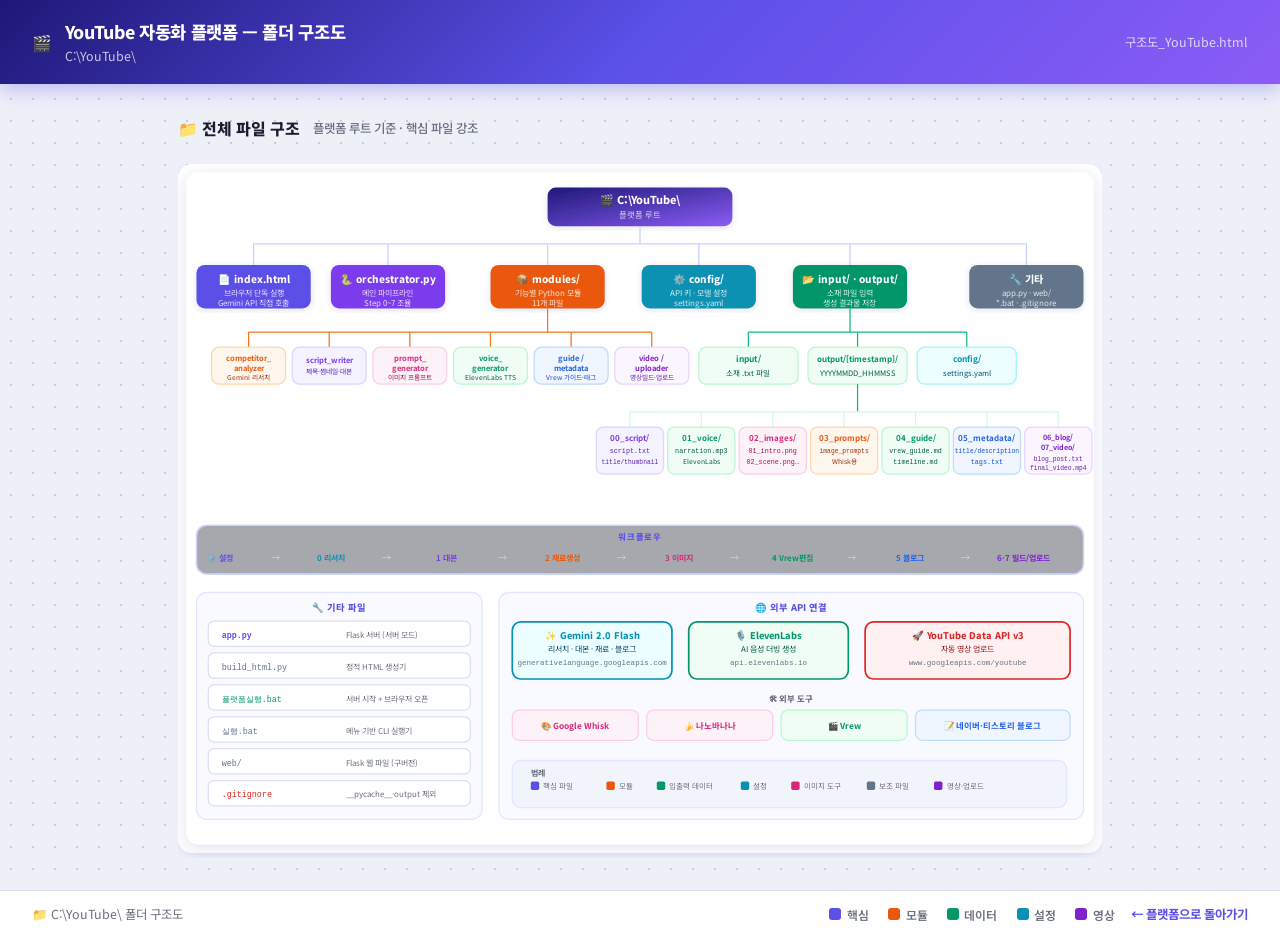
==== commit edede0ac: "Resize folder diagram to 84% of original (770→924px, +20%) Co-Authored-By: Claude Sonnet 4.6 <norepl" ====
--- a/구조도_YouTube.html
+++ b/구조도_YouTube.html
@@ -19,7 +19,7 @@
 .title-row{display:flex;align-items:center;gap:.8rem}
 .title-row h2{font-size:1rem;font-weight:800;color:#1a1d2e}
 .title-row p{font-size:.78rem;color:#6b7080;font-weight:500}
-svg{width:770px;height:574px;border-radius:14px;background:#fff;box-shadow:0 2px 8px rgba(60,60,140,.08);overflow:visible}
+svg{width:924px;height:689px;border-radius:14px;background:#fff;box-shadow:0 2px 8px rgba(60,60,140,.08);overflow:visible}
 footer{background:#fff;border-top:1.5px solid #dde0ef;padding:.9rem 2rem;display:flex;align-items:center;gap:1rem;font-size:.78rem;color:#6b7080}
 footer a{color:#5b50e8;text-decoration:none;font-weight:700}
 footer a:hover{text-decoration:underline}
